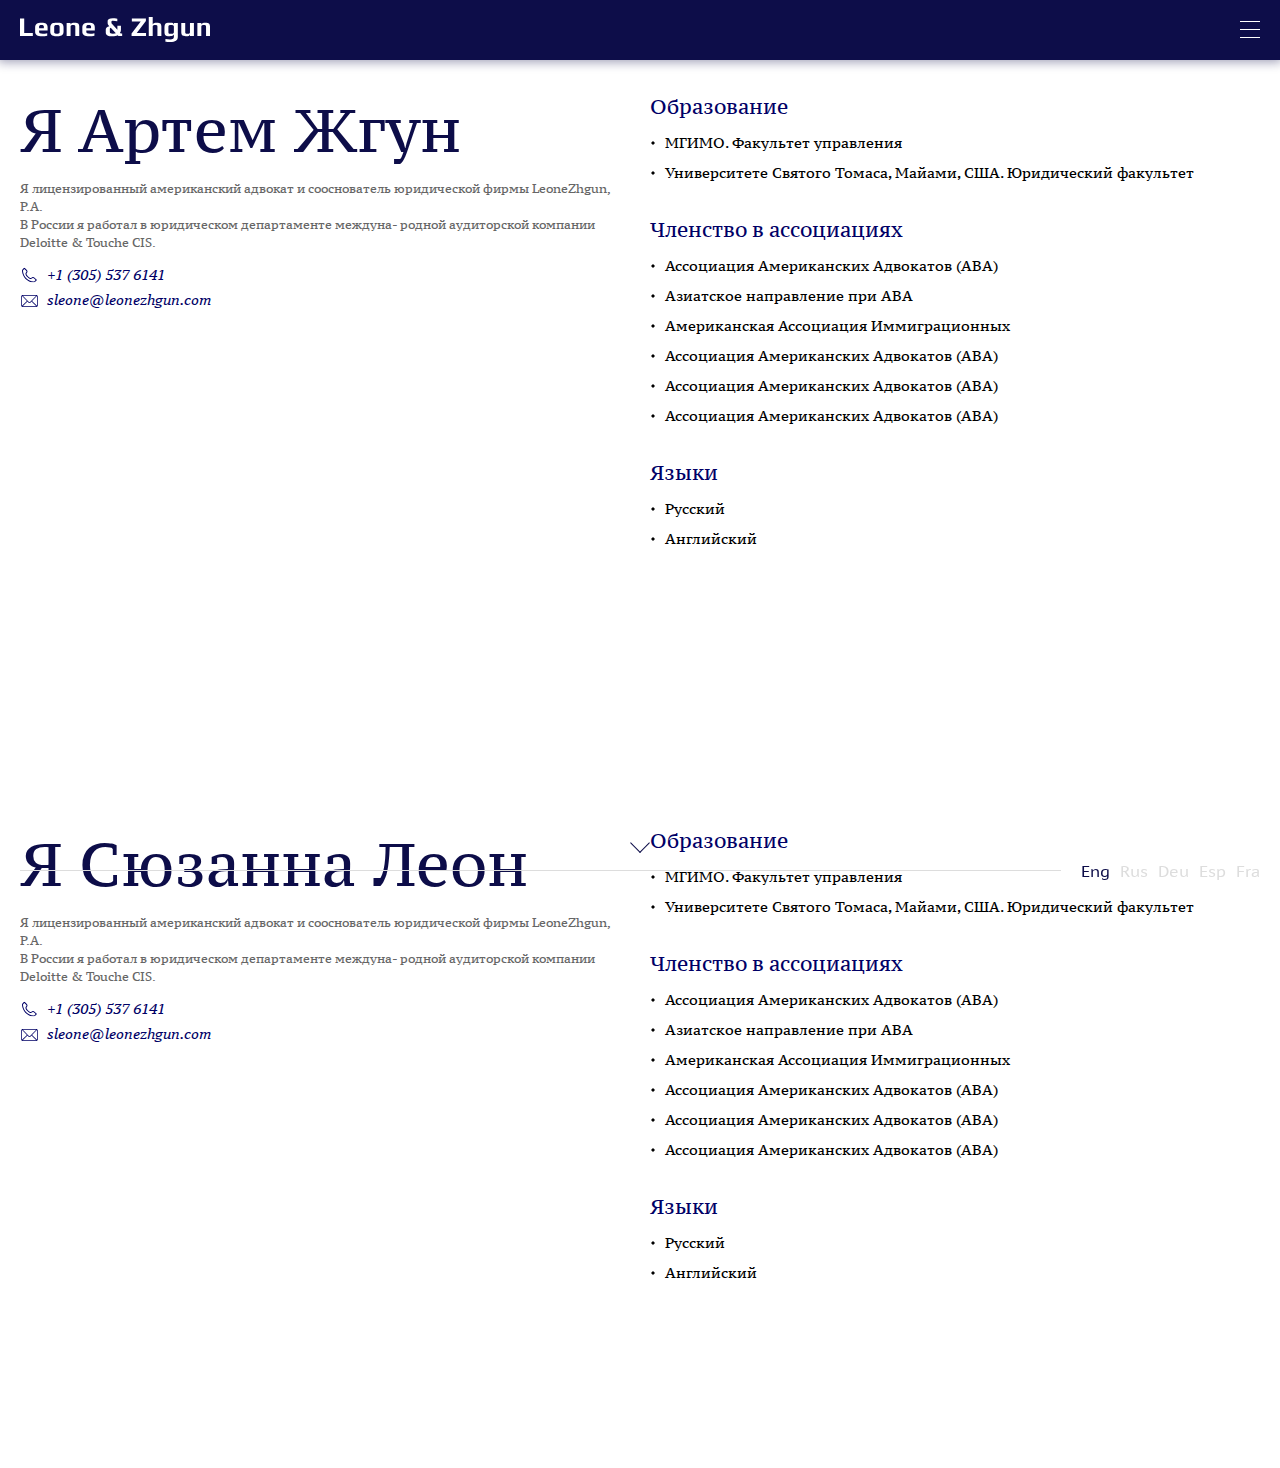
==== about.html @ 18f0bac6 "init" ====
<!DOCTYPE hmtl>
<html lang="ru">
  <head>
    <meta charset="UTF-8"/>
    <title>Leonezghun | О нас</title>
    <meta name="viewport" content="width=device-width initial-scale=1.0"/>
    <link rel="stylesheet" href="css/style.css"/>
  </head>
  <body>
    <main class="main">
      <div class="sections-structure sections-structure_ui-gray" data-current="about-1">
        <div class="sections-structure__in">
          <header class="header">
            <div class="row-default header-row">
              <div class="col-2 header-l"><a class="header__logo header-logo" href="#">
                  <svg class="svg-icon svg-icon-logo svg-icon-logo_color-white">
                    <use xlink:href="#icon-logo"></use>
                  </svg><span class="header-logo__text text-hide">Leone & Zhgun</span></a>
                <div class="header__line mr-10"></div>
                <button class="header__menu-toggler menu-toggler js--menu-toggler">
                  <div class="menu-toggler__bar"></div>
                  <div class="menu-toggler__bar"></div>
                  <div class="menu-toggler__bar"></div>
                </button>
              </div>
              <div class="col-6 header-r">
                <nav class="header__nav main-nav">
                  <ul class="main-nav__list">
                    <li class="main-nav__item"><a class="main-nav__link" href="index.html">Home</a></li>
                    <li class="main-nav__item"><a class="active main-nav__link" href="about.html">Our Team</a></li>
                    <li class="main-nav__item"><a class="main-nav__link" href="practices.html">Practices</a>
                      <div class="main-nav__dropdown nav-dropdown">
                        <ul class="nav-dropdown__list">
                          <li class="nav-dropdown__item"><a class="nav-dropdown__link" href="#">
                              Investments
                              </a></li>
                          <li class="nav-dropdown__item"><a class="nav-dropdown__link" href="#">
                              Contracts
                              </a></li>
                          <li class="nav-dropdown__item"><a class="nav-dropdown__link" href="#">
                              Global asset & estate planning
                              </a></li>
                          <li class="nav-dropdown__item"><a class="nav-dropdown__link" href="#">
                              Immigration
                              </a></li>
                          <li class="nav-dropdown__item"><a class="nav-dropdown__link" href="#">
                              Taxation
                              </a></li>
                          <li class="nav-dropdown__item"><a class="nav-dropdown__link" href="#">
                              Real estate
                              </a></li>
                          <li class="nav-dropdown__item"><a class="nav-dropdown__link" href="#">
                              Corporations
                              </a></li>
                          <li class="nav-dropdown__item"><a class="nav-dropdown__link" href="#">
                              German law services
                              </a></li>
                        </ul>
                      </div>
                    </li>
                    <li class="main-nav__item"><a class="main-nav__link" href="#">News & Knowledge</a></li>
                    <li class="main-nav__item"><a class="main-nav__link" href="#">Contact</a></li>
                  </ul>
                </nav>
                <div class="header__line"></div>
                <div class="header__lang lang js--custom-dropdown-toggler">
                  <div class="lang__current"><span class="lang__current-text">Eng</span></div>
                  <div class="lang__dropdown js--custom-dropdown">
                    <ul class="lang__list">
                      <li class="lang__item"><a class="lang__link" href="#">Rus</a></li>
                      <li class="lang__item"><a class="lang__link active" href="#">Eng</a></li>
                      <li class="lang__item"><a class="lang__link" href="#">Deu</a></li>
                      <li class="lang__item"><a class="lang__link" href="#">Esp</a></li>
                      <li class="lang__item"><a class="lang__link" href="#">Fra</a></li>
                    </ul>
                  </div>
                </div>
              </div>
            </div>
          </header>
          <div class="sections-structure__xs-menu xs-menu">
            <div class="xs-menu__in">
              <div class="xs-menu__tabs">
                <div class="xs-menu__tab xs-menu__tab-main active" id="xs-menu__tab-main">
                  <div class="xs-menu__tab-main-in">
                    <ul class="xs-menu__nav-list">
                      <li class="xs-menu__nav-item"><a class="xs-menu__nav-link" href="index.html">Home</a></li>
                      <li class="xs-menu__nav-item"><a class="xs-menu__nav-link active" href="about.html">Our Team</a></li>
                      <li class="xs-menu__nav-item"><a class="xs-menu__nav-link xs-menu__nav-link_has_adds js--xs-menu-tab-toggler" href="#" data-target="#xs-menu__tab-practices">Practices</a></li>
                      <li class="xs-menu__nav-item"><a class="xs-menu__nav-link" href="#">News & <br> Knowledge</a></li>
                      <li class="xs-menu__nav-item"><a class="xs-menu__nav-link" href="#">Contact</a></li>
                    </ul>
                  </div>
                </div>
                <div class="xs-menu__tab xs-menu__tab-practices" id="xs-menu__tab-practices">
                  <div class="xs-menu__tab-practices-in"><a class="xs-menu__tab-back-btn js--xs-menu-tab-toggler" href="#" data-target="#xs-menu__tab-main">Back</a>
                    <ul class="xs-menu__submenu-list">
                      <li class="xs-menu__submenu-item"><a class="xs-menu__submenu-link" href="#">Investments</a></li>
                      <li class="xs-menu__submenu-item"><a class="xs-menu__submenu-link" href="#">Contracts </a></li>
                      <li class="xs-menu__submenu-item"><a class="xs-menu__submenu-link" href="practices.html">Global asset & <br> estate planning</a></li>
                      <li class="xs-menu__submenu-item"><a class="xs-menu__submenu-link" href="#">Immigration</a></li>
                      <li class="xs-menu__submenu-item"><a class="xs-menu__submenu-link" href="#">Taxation</a></li>
                      <li class="xs-menu__submenu-item"><a class="xs-menu__submenu-link" href="#">Real estate</a></li>
                      <li class="xs-menu__submenu-item"><a class="xs-menu__submenu-link" href="#">Corporations</a></li>
                      <li class="xs-menu__submenu-item"><a class="xs-menu__submenu-link" href="#">German law <br> services</a></li>
                    </ul>
                  </div>
                </div>
              </div>
            </div>
          </div>
          <div class="sections-structure__left-border">
            <div class="sections-structure__left-border-top"></div>
            <div class="sections-structure__left-border-mid"></div>
            <div class="sections-structure__left-border-bot"></div>
          </div>
          <div class="sections-structure__fake-nav fake-nav">
            <div class="fake-nav__in"></div>
          </div>
          <div class="sections-structure__bot">
            <div class="sections-structure__scroll-ico-c">
              <div class="sections-structure__scroll-ico"></div>
            </div>
            <div class="sections-structure__bot-line"></div>
            <ul class="lang__list">
              <li class="lang__item"><a class="lang__link active" href="#">Eng</a></li>
              <li class="lang__item"><a class="lang__link" href="#">Rus</a></li>
              <li class="lang__item"><a class="lang__link" href="#">Deu</a></li>
              <li class="lang__item"><a class="lang__link" href="#">Esp</a></li>
              <li class="lang__item"><a class="lang__link" href="#">Fra</a></li>
            </ul>
          </div>
        </div>
      </div>
      <div id="sections-container">
        <section class="h-section h-section_ui-gray h-section-about section fp-auto-height-responsive" data-nav-color="blue" data-ui-color="gray" data-id="about-1">
          <div class="h-section-about__bg-img-container"><img class="h-section-about__bg-img" src="img/c/about-big-artem.png" alt="img"/></div>
          <div class="h-section-about__container module-container">
            <div class="col-wrap h-section-about__col-wrap">
              <div class="col-8 h-100p">
                <div class="row-wrap h-section-about__row-wrap">
                  <div class="row-1 h-section-about__spacer-row"></div>
                  <div class="row-4 h-section-about__col-l">
                    <div class="h-section__info h-section__info_about js--calc-height-for-border js--has-desc">
                      <div class="h-section__title h-section__title_color-blue h-section__title_about">
                        <h1>Я Артем Жгун</h1>
                      </div>
                      <div class="h-section__desc h-section__desc_about">
                        Я лицензированный американский адвокат и сооснователь юридической фирмы LeoneZhgun, P.A. <br>
                        В России я работал в юридическом департаменте междуна-
                        родной аудиторской компании Deloitte & Touche CIS.
                      </div>
                      <div class="h-section-about__subinfo">
                        <div class="h-section-about__subinfo-tel"> 
                          <svg class="svg-icon svg-icon-tel h-section-about__subinfo-tel-ico">
                            <use xlink:href="#icon-tel"></use>
                          </svg>+1 (305) 537 6141
                        </div>
                        <div class="h-section-about__subinfo-mail">
                          <svg class="svg-icon svg-icon-letter h-section-about__subinfo-mail-ico">
                            <use xlink:href="#icon-letter"></use>
                          </svg>sleone@leonezhgun.com
                        </div>
                      </div>
                    </div>
                  </div>
                  <div class="row-2 h-section-about__col-r" data-scrollable="true" data-hide-arrow-if-scroll="true" data-scroll-mobile-only="true">
                    <div class="h-section-about__col-r-in">
                      <div class="h-section-about__mobile-title">
                        I am Artem Zhgun
                        
                      </div>
                      <div class="h-section-about__bg-img-container h-section-about__col-r-bg-img"><img class="h-section-about__bg-img h-section-about__bg-img_mobile-hide" src="img/c/about-big-artem_tablet.png" alt="img"/><img class="h-section-about__bg-img h-section-about__bg-img_mobile-visible" src="img/c/about-big-artem_mobile.png" alt="img"/></div>
                      <div class="h-section-about__col-r-cirlce-border-c">
                        <div class="h-section-about__col-r-cirlce-border-in">
                          <svg class="svg-icon svg-icon-about-white-border-circle h-section-about__col-r-cirlce-border">
                            <use xlink:href="#icon-about-white-border-circle"></use>
                          </svg>
                        </div>
                      </div>
                      <div class="h-section-about__mobile-info about-mobile-info">
                        <div class="h-section-about__col-r-cirlce-border-c">
                          <div class="h-section-about__col-r-cirlce-border-in">
                            <svg class="svg-icon svg-icon-about-white-border-circle-mobile h-section-about__col-r-cirlce-border-mobile">
                              <use xlink:href="#icon-about-white-border-circle-mobile"></use>
                            </svg>
                          </div>
                        </div>
                        <div class="h-section-about__subinfo">
                          <div class="h-section-about__subinfo-tel"> 
                            <svg class="svg-icon svg-icon-tel h-section-about__subinfo-tel-ico">
                              <use xlink:href="#icon-tel"></use>
                            </svg>+1 (305) 537 6141
                          </div>
                          <div class="h-section-about__subinfo-mail">
                            <svg class="svg-icon svg-icon-letter h-section-about__subinfo-mail-ico">
                              <use xlink:href="#icon-letter"></use>
                            </svg>sleone@leonezhgun.com
                          </div>
                        </div>
                        <div class="about-mobile-info__collapsed" id="about-mobile__artem-info">
                          <div class="h-section__desc h-section__desc_about">
                            Я лицензированный американский адвокат и сооснователь юридической фирмы LeoneZhgun, P.A. <br>
                            В России я работал в юридическом департаменте междуна-
                            родной аудиторской компании Deloitte & Touche CIS.
                            
                          </div>
                          <div class="h-section-about__abilities about-abilities">
                            <div class="about-abilities__col about-abilities__col-1">
                              <div class="about-abilities__title">Образование</div>
                              <div class="about-abilities__list-c">
                                <ul class="about-abilities__list">
                                  <li class="about-abilities__item"> 
                                    <svg class="svg-icon svg-icon-about-list-marker about-abilities__item-ico">
                                      <use xlink:href="#icon-about-list-marker"></use>
                                    </svg>МГИМО. Факультет управления
                                  </li>
                                  <li class="about-abilities__item"> 
                                    <svg class="svg-icon svg-icon-about-list-marker about-abilities__item-ico">
                                      <use xlink:href="#icon-about-list-marker"></use>
                                    </svg>Университете Святого Томаса, Майами, США. Юридический факультет
                                  </li>
                                </ul>
                              </div>
                            </div>
                            <div class="about-abilities__col about-abilities__col-2">
                              <div class="about-abilities__title">Членство в ассоциациях</div>
                              <div class="about-abilities__list-c">
                                <ul class="about-abilities__list">
                                  <li class="about-abilities__item">
                                    <svg class="svg-icon svg-icon-about-list-marker about-abilities__item-ico">
                                      <use xlink:href="#icon-about-list-marker"></use>
                                    </svg>Ассоциация Американских Адвокатов (ABA)
                                  </li>
                                  <li class="about-abilities__item">
                                    <svg class="svg-icon svg-icon-about-list-marker about-abilities__item-ico">
                                      <use xlink:href="#icon-about-list-marker"></use>
                                    </svg>Азиатское направление при ABA
                                  </li>
                                  <li class="about-abilities__item">
                                    <svg class="svg-icon svg-icon-about-list-marker about-abilities__item-ico">
                                      <use xlink:href="#icon-about-list-marker"></use>
                                    </svg>Американская Ассоциация Иммиграционных
                                  </li>
                                  <li class="about-abilities__item">
                                    <svg class="svg-icon svg-icon-about-list-marker about-abilities__item-ico">
                                      <use xlink:href="#icon-about-list-marker"></use>
                                    </svg>Ассоциация Американских Адвокатов (ABA)
                                  </li>
                                  <li class="about-abilities__item">
                                    <svg class="svg-icon svg-icon-about-list-marker about-abilities__item-ico">
                                      <use xlink:href="#icon-about-list-marker"></use>
                                    </svg>Ассоциация Американских Адвокатов (ABA)
                                  </li>
                                  <li class="about-abilities__item">
                                    <svg class="svg-icon svg-icon-about-list-marker about-abilities__item-ico">
                                      <use xlink:href="#icon-about-list-marker"></use>
                                    </svg>Ассоциация Американских Адвокатов (ABA)
                                  </li>
                                </ul>
                              </div>
                            </div>
                            <div class="about-abilities__col about-abilities__col-3">
                              <div class="about-abilities__title">Языки</div>
                              <div class="about-abilities__list-c">
                                <ul class="about-abilities__list">
                                  <li class="about-abilities__item">
                                    <svg class="svg-icon svg-icon-about-list-marker about-abilities__item-ico">
                                      <use xlink:href="#icon-about-list-marker"></use>
                                    </svg>Русский
                                  </li>
                                  <li class="about-abilities__item">
                                    <svg class="svg-icon svg-icon-about-list-marker about-abilities__item-ico">
                                      <use xlink:href="#icon-about-list-marker"></use>
                                    </svg>Английский
                                  </li>
                                </ul>
                              </div>
                            </div>
                          </div>
                        </div>
                        <div class="about-mobile-info__button-wrap">
                          <button class="about-mobile-info__toggler js--about-info-toggler" data-target="#about-mobile__artem-info"><span class="about-mobile-info__toggler-front">Читать полностью</span><span class="about-mobile-info__toggler-back">Свернуть</span></button>
                        </div>
                      </div>
                    </div>
                  </div>
                </div>
              </div>
            </div>
          </div>
        </section>
        <section class="h-section h-section_ui-gray h-section-about section fp-auto-height-responsive" data-nav-color="blue" data-ui-color="gray" data-id="about-2">
          <div class="h-section-about__bg-img-container"><img class="h-section-about__bg-img" src="img/c/about-big-suzanna.png" alt="img"/></div>
          <div class="h-section-about__container module-container">
            <div class="col-wrap h-section-about__col-wrap">
              <div class="col-8 h-100p">
                <div class="row-wrap h-section-about__row-wrap">
                  <div class="row-1 h-section-about__spacer-row"></div>
                  <div class="row-4 h-section-about__col-l">
                    <div class="h-section__info h-section__info_about js--calc-height-for-border js--has-desc">
                      <div class="h-section__title h-section__title_color-blue h-section__title_about">
                        <h1>Я Сюзанна Леон</h1>
                      </div>
                      <div class="h-section__desc h-section__desc_about">
                        Я лицензированный американский адвокат и сооснователь юридической фирмы LeoneZhgun, P.A. <br>
                        В России я работал в юридическом департаменте междуна-
                        родной аудиторской компании Deloitte & Touche CIS.
                      </div>
                      <div class="h-section-about__subinfo">
                        <div class="h-section-about__subinfo-tel"> 
                          <svg class="svg-icon svg-icon-tel h-section-about__subinfo-tel-ico">
                            <use xlink:href="#icon-tel"></use>
                          </svg>+1 (305) 537 6141
                        </div>
                        <div class="h-section-about__subinfo-mail">
                          <svg class="svg-icon svg-icon-letter h-section-about__subinfo-mail-ico">
                            <use xlink:href="#icon-letter"></use>
                          </svg>sleone@leonezhgun.com
                        </div>
                      </div>
                    </div>
                  </div>
                  <div class="row-2 h-section-about__col-r" data-scrollable="true" data-hide-arrow-if-scroll="true" data-scroll-mobile-only="true">
                    <div class="h-section-about__col-r-in">
                      <div class="h-section-about__mobile-title">
                        I am Susanna Leone
                        
                      </div>
                      <div class="h-section-about__bg-img-container h-section-about__col-r-bg-img"><img class="h-section-about__bg-img h-section-about__bg-img_mobile-hide" src="img/c/about-big-suzanna_tablet.png" alt="img"/><img class="h-section-about__bg-img h-section-about__bg-img_mobile-visible" src="img/c/about-big-suzanna_mobile.png" alt="img"/></div>
                      <div class="h-section-about__col-r-cirlce-border-c">
                        <div class="h-section-about__col-r-cirlce-border-in">
                          <svg class="svg-icon svg-icon-about-white-border-circle h-section-about__col-r-cirlce-border">
                            <use xlink:href="#icon-about-white-border-circle"></use>
                          </svg>
                        </div>
                      </div>
                      <div class="h-section-about__mobile-info about-mobile-info">
                        <div class="h-section-about__col-r-cirlce-border-c">
                          <div class="h-section-about__col-r-cirlce-border-in">
                            <svg class="svg-icon svg-icon-about-white-border-circle-mobile h-section-about__col-r-cirlce-border-mobile">
                              <use xlink:href="#icon-about-white-border-circle-mobile"></use>
                            </svg>
                          </div>
                        </div>
                        <div class="h-section-about__subinfo">
                          <div class="h-section-about__subinfo-tel"> 
                            <svg class="svg-icon svg-icon-tel h-section-about__subinfo-tel-ico">
                              <use xlink:href="#icon-tel"></use>
                            </svg>+1 (305) 537 6141
                          </div>
                          <div class="h-section-about__subinfo-mail">
                            <svg class="svg-icon svg-icon-letter h-section-about__subinfo-mail-ico">
                              <use xlink:href="#icon-letter"></use>
                            </svg>sleone@leonezhgun.com
                          </div>
                        </div>
                        <div class="about-mobile-info__collapsed" id="about-mobile__suzanna-info">
                          <div class="h-section__desc h-section__desc_about">
                            Я лицензированный американский адвокат и сооснователь юридической фирмы LeoneZhgun, P.A. <br>
                            В России я работал в юридическом департаменте междуна-
                            родной аудиторской компании Deloitte & Touche CIS.
                            
                          </div>
                          <div class="h-section-about__abilities about-abilities">
                            <div class="about-abilities__col about-abilities__col-1">
                              <div class="about-abilities__title">Образование</div>
                              <div class="about-abilities__list-c">
                                <ul class="about-abilities__list">
                                  <li class="about-abilities__item"> 
                                    <svg class="svg-icon svg-icon-about-list-marker about-abilities__item-ico">
                                      <use xlink:href="#icon-about-list-marker"></use>
                                    </svg>МГИМО. Факультет управления
                                  </li>
                                  <li class="about-abilities__item"> 
                                    <svg class="svg-icon svg-icon-about-list-marker about-abilities__item-ico">
                                      <use xlink:href="#icon-about-list-marker"></use>
                                    </svg>Университете Святого Томаса, Майами, США. Юридический факультет
                                  </li>
                                </ul>
                              </div>
                            </div>
                            <div class="about-abilities__col about-abilities__col-2">
                              <div class="about-abilities__title">Членство в ассоциациях</div>
                              <div class="about-abilities__list-c">
                                <ul class="about-abilities__list">
                                  <li class="about-abilities__item">
                                    <svg class="svg-icon svg-icon-about-list-marker about-abilities__item-ico">
                                      <use xlink:href="#icon-about-list-marker"></use>
                                    </svg>Ассоциация Американских Адвокатов (ABA)
                                  </li>
                                  <li class="about-abilities__item">
                                    <svg class="svg-icon svg-icon-about-list-marker about-abilities__item-ico">
                                      <use xlink:href="#icon-about-list-marker"></use>
                                    </svg>Азиатское направление при ABA
                                  </li>
                                  <li class="about-abilities__item">
                                    <svg class="svg-icon svg-icon-about-list-marker about-abilities__item-ico">
                                      <use xlink:href="#icon-about-list-marker"></use>
                                    </svg>Американская Ассоциация Иммиграционных
                                  </li>
                                  <li class="about-abilities__item">
                                    <svg class="svg-icon svg-icon-about-list-marker about-abilities__item-ico">
                                      <use xlink:href="#icon-about-list-marker"></use>
                                    </svg>Ассоциация Американских Адвокатов (ABA)
                                  </li>
                                  <li class="about-abilities__item">
                                    <svg class="svg-icon svg-icon-about-list-marker about-abilities__item-ico">
                                      <use xlink:href="#icon-about-list-marker"></use>
                                    </svg>Ассоциация Американских Адвокатов (ABA)
                                  </li>
                                  <li class="about-abilities__item">
                                    <svg class="svg-icon svg-icon-about-list-marker about-abilities__item-ico">
                                      <use xlink:href="#icon-about-list-marker"></use>
                                    </svg>Ассоциация Американских Адвокатов (ABA)
                                  </li>
                                </ul>
                              </div>
                            </div>
                            <div class="about-abilities__col about-abilities__col-3">
                              <div class="about-abilities__title">Языки</div>
                              <div class="about-abilities__list-c">
                                <ul class="about-abilities__list">
                                  <li class="about-abilities__item">
                                    <svg class="svg-icon svg-icon-about-list-marker about-abilities__item-ico">
                                      <use xlink:href="#icon-about-list-marker"></use>
                                    </svg>Русский
                                  </li>
                                  <li class="about-abilities__item">
                                    <svg class="svg-icon svg-icon-about-list-marker about-abilities__item-ico">
                                      <use xlink:href="#icon-about-list-marker"></use>
                                    </svg>Английский
                                  </li>
                                </ul>
                              </div>
                            </div>
                          </div>
                        </div>
                        <div class="about-mobile-info__button-wrap">
                          <button class="about-mobile-info__toggler js--about-info-toggler" data-target="#about-mobile__suzanna-info"><span class="about-mobile-info__toggler-front">Читать полностью</span><span class="about-mobile-info__toggler-back">Свернуть</span></button>
                        </div>
                      </div>
                    </div>
                  </div>
                </div>
              </div>
            </div>
          </div>
        </section>
      </div>
    </main>
    <script src="js/jquery-3.3.1.min.js"></script>
    <script src="js/svg-sprite.js"></script>
    <script src="js/slick.min.js"></script>
    <script src="js/fullpage.min.js"></script>
    <script src="js/fullpage.extensions.min.js"></script>
    <script src="js/jquery.scrollbar.min.js"></script>
    <script src="js/scripts.js"></script>
  </body>
</html>
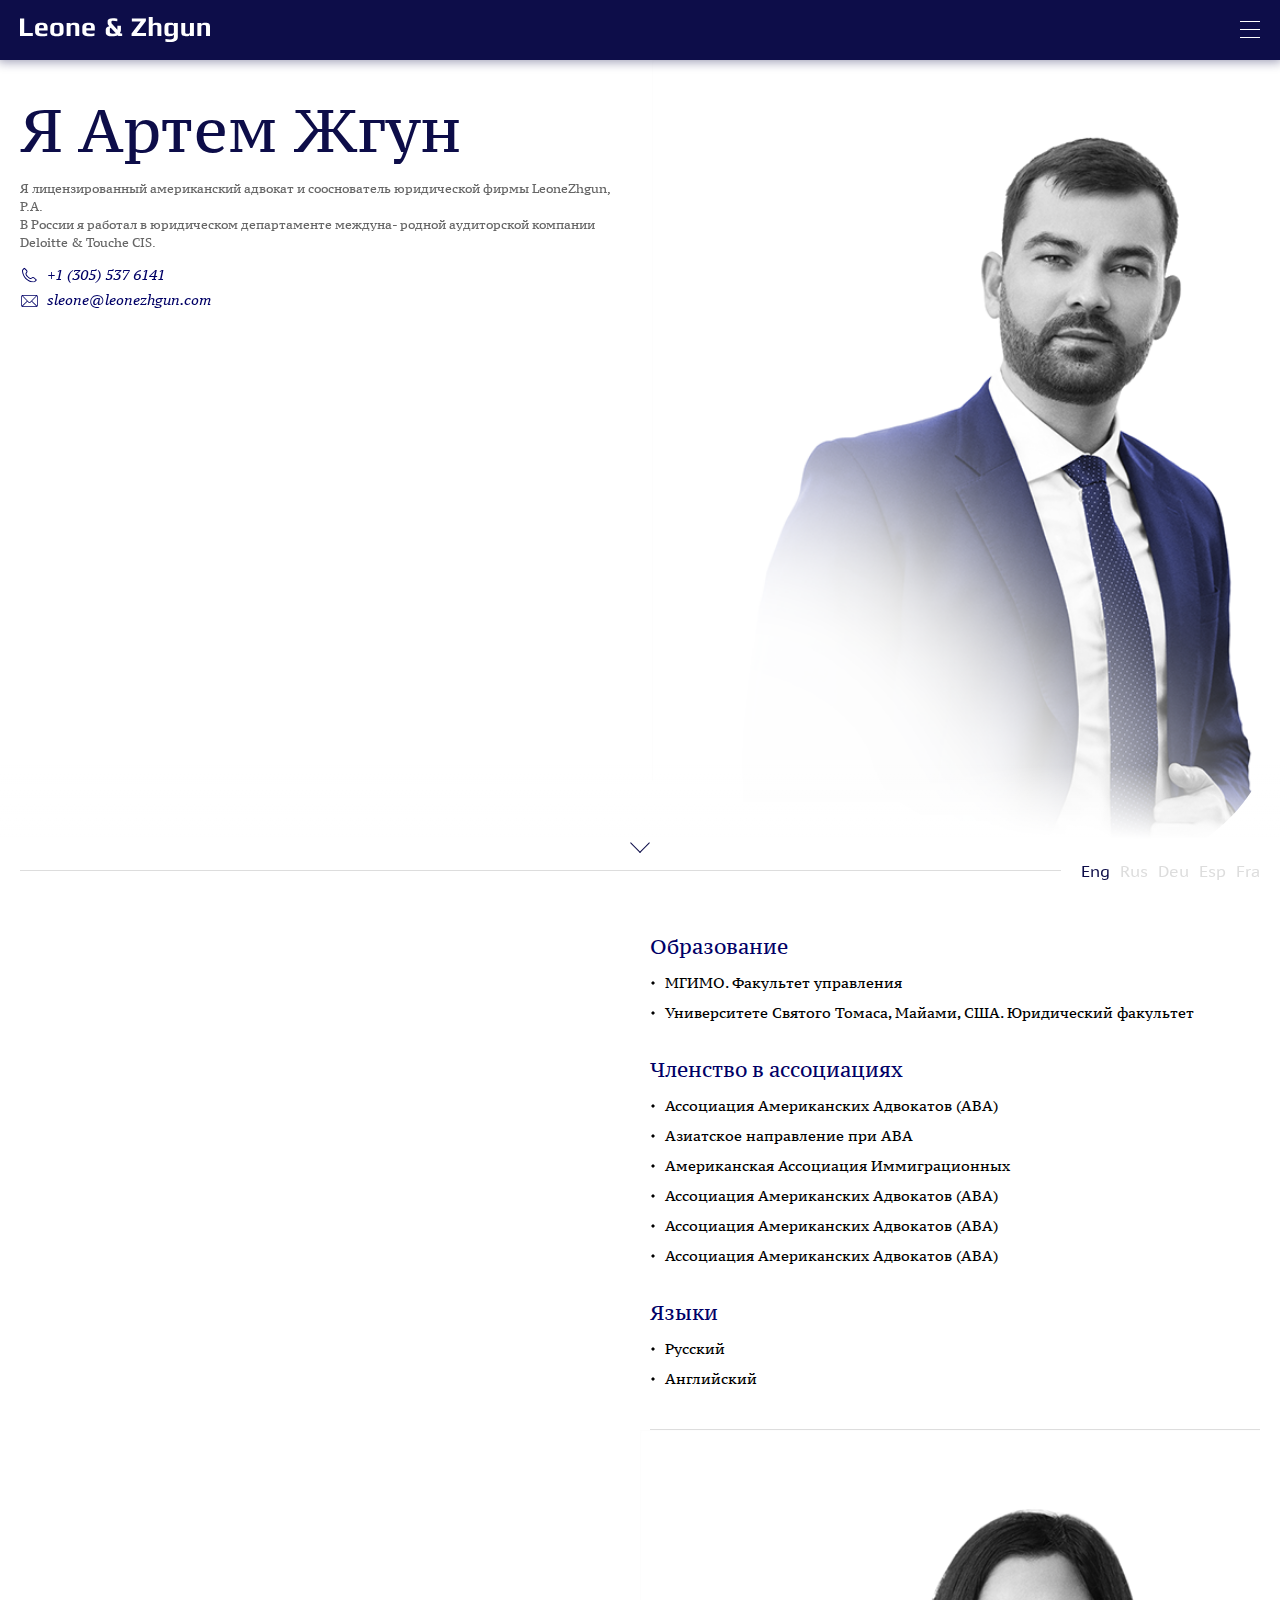
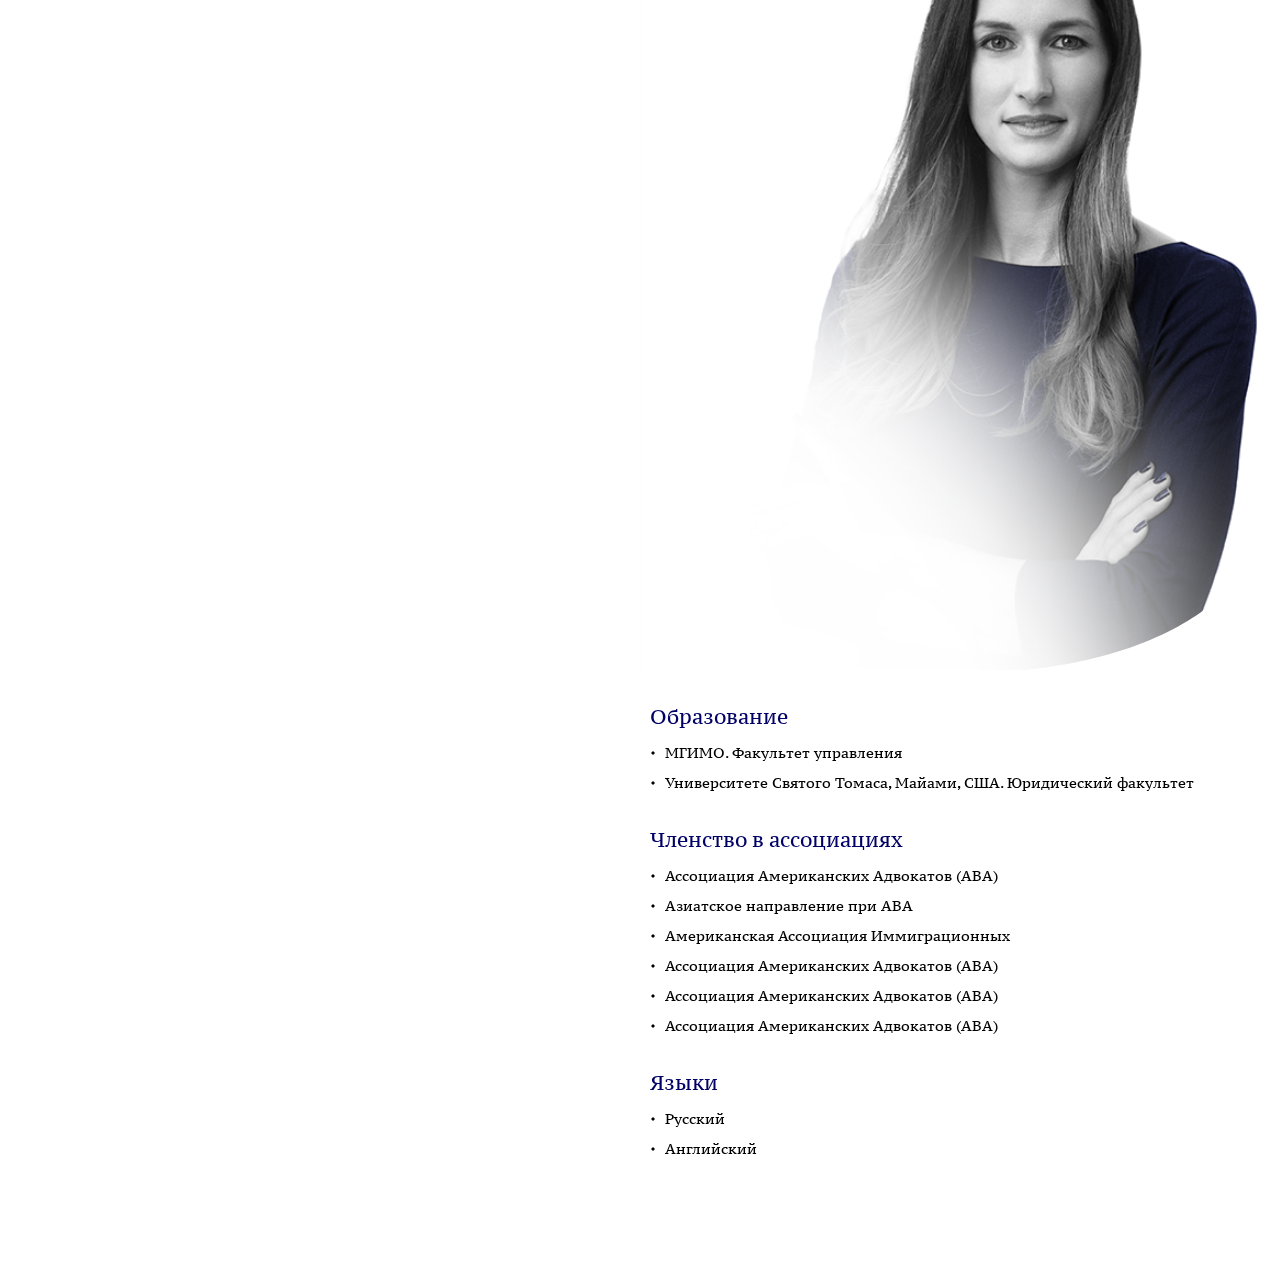
==== commit 6b1112d2: "fixes.." ====
--- a/about.html
+++ b/about.html
@@ -164,7 +164,7 @@
                       </div>
                     </div>
                   </div>
-                  <div class="row-2 h-section-about__col-r" data-scrollable="true" data-hide-arrow-if-scroll="true" data-scroll-mobile-only="true">
+                  <div class="row-2 h-section-about__col-r" data-hide-arrow-if-scroll="true">
                     <div class="h-section-about__col-r-in">
                       <div class="h-section-about__mobile-title">
                         I am Artem Zhgun
@@ -321,7 +321,7 @@
                       </div>
                     </div>
                   </div>
-                  <div class="row-2 h-section-about__col-r" data-scrollable="true" data-hide-arrow-if-scroll="true" data-scroll-mobile-only="true">
+                  <div class="row-2 h-section-about__col-r" data-hide-arrow-if-scroll="true">
                     <div class="h-section-about__col-r-in">
                       <div class="h-section-about__mobile-title">
                         I am Susanna Leone
@@ -455,6 +455,7 @@
     <script src="js/fullpage.min.js"></script>
     <script src="js/fullpage.extensions.min.js"></script>
     <script src="js/jquery.scrollbar.min.js"></script>
+    <script src="js/jquery.sticky-kit.min.js"></script>
     <script src="js/scripts.js"></script>
   </body>
 </html>